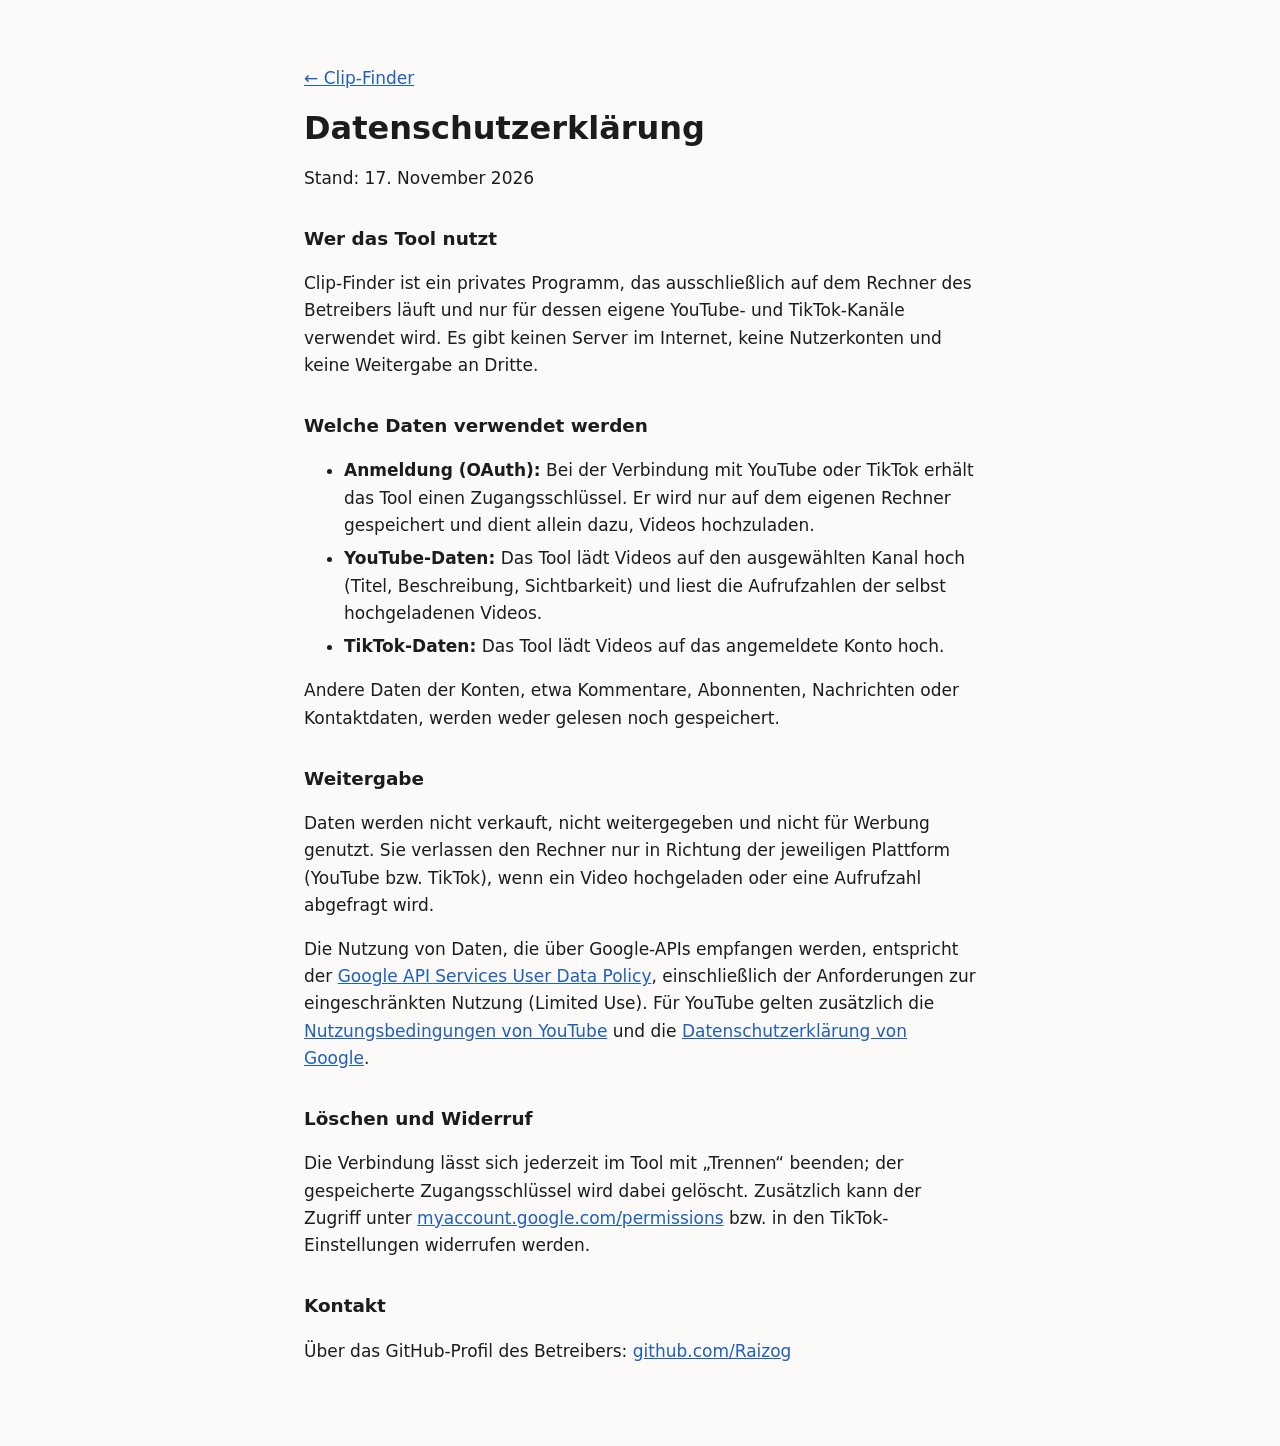
==== datenschutz.html @ aa0a9ca8 "Startseite und Datenschutzerklaerung fuer den Clip-Finder" ====
<!doctype html>
<html lang="de">
<head>
<meta charset="utf-8">
<meta name="viewport" content="width=device-width, initial-scale=1">
<title>Datenschutz – Clip-Finder</title>
<link rel="stylesheet" href="style.css">
</head>
<body>
<main>
<p><a href="./">← Clip-Finder</a></p>
<h1>Datenschutzerklärung</h1>
<p>Stand: 17. November 2026</p>

<h2>Wer das Tool nutzt</h2>
<p>Clip-Finder ist ein privates Programm, das ausschließlich auf dem Rechner des Betreibers läuft und nur für dessen eigene YouTube- und TikTok-Kanäle verwendet wird. Es gibt keinen Server im Internet, keine Nutzerkonten und keine Weitergabe an Dritte.</p>

<h2>Welche Daten verwendet werden</h2>
<ul>
<li><strong>Anmeldung (OAuth):</strong> Bei der Verbindung mit YouTube oder TikTok erhält das Tool einen Zugangsschlüssel. Er wird nur auf dem eigenen Rechner gespeichert und dient allein dazu, Videos hochzuladen.</li>
<li><strong>YouTube-Daten:</strong> Das Tool lädt Videos auf den ausgewählten Kanal hoch (Titel, Beschreibung, Sichtbarkeit) und liest die Aufrufzahlen der selbst hochgeladenen Videos.</li>
<li><strong>TikTok-Daten:</strong> Das Tool lädt Videos auf das angemeldete Konto hoch.</li>
</ul>
<p>Andere Daten der Konten, etwa Kommentare, Abonnenten, Nachrichten oder Kontaktdaten, werden weder gelesen noch gespeichert.</p>

<h2>Weitergabe</h2>
<p>Daten werden nicht verkauft, nicht weitergegeben und nicht für Werbung genutzt. Sie verlassen den Rechner nur in Richtung der jeweiligen Plattform (YouTube bzw. TikTok), wenn ein Video hochgeladen oder eine Aufrufzahl abgefragt wird.</p>
<p>Die Nutzung von Daten, die über Google-APIs empfangen werden, entspricht der <a href="https://developers.google.com/terms/api-services-user-data-policy">Google API Services User Data Policy</a>, einschließlich der Anforderungen zur eingeschränkten Nutzung (Limited Use). Für YouTube gelten zusätzlich die <a href="https://www.youtube.com/t/terms">Nutzungsbedingungen von YouTube</a> und die <a href="https://policies.google.com/privacy">Datenschutzerklärung von Google</a>.</p>

<h2>Löschen und Widerruf</h2>
<p>Die Verbindung lässt sich jederzeit im Tool mit „Trennen“ beenden; der gespeicherte Zugangsschlüssel wird dabei gelöscht. Zusätzlich kann der Zugriff unter <a href="https://myaccount.google.com/permissions">myaccount.google.com/permissions</a> bzw. in den TikTok-Einstellungen widerrufen werden.</p>

<h2>Kontakt</h2>
<p>Über das GitHub-Profil des Betreibers: <a href="https://github.com/Raizog">github.com/Raizog</a></p>
</main>
</body>
</html>
---- style.css ----
:root { --bg: #fbfaf8; --text: #1d1c1a; --muted: #5d5a55; --link: #1f5fbf; }
@media (prefers-color-scheme: dark) { :root { --bg: #151413; --text: #ecebe8; --muted: #a8a49d; --link: #8fb6f2; } }
body { margin: 0; background: var(--bg); color: var(--text); font: 17px/1.6 system-ui, -apple-system, "Segoe UI", sans-serif; }
main { max-width: 42rem; margin: 0 auto; padding: 3rem 1rem 4rem; }
h1 { font-size: 2rem; line-height: 1.2; margin: 0 0 1rem; }
h2 { font-size: 1.15rem; margin: 2rem 0 .5rem; }
a { color: var(--link); }
li { margin-bottom: .4rem; }
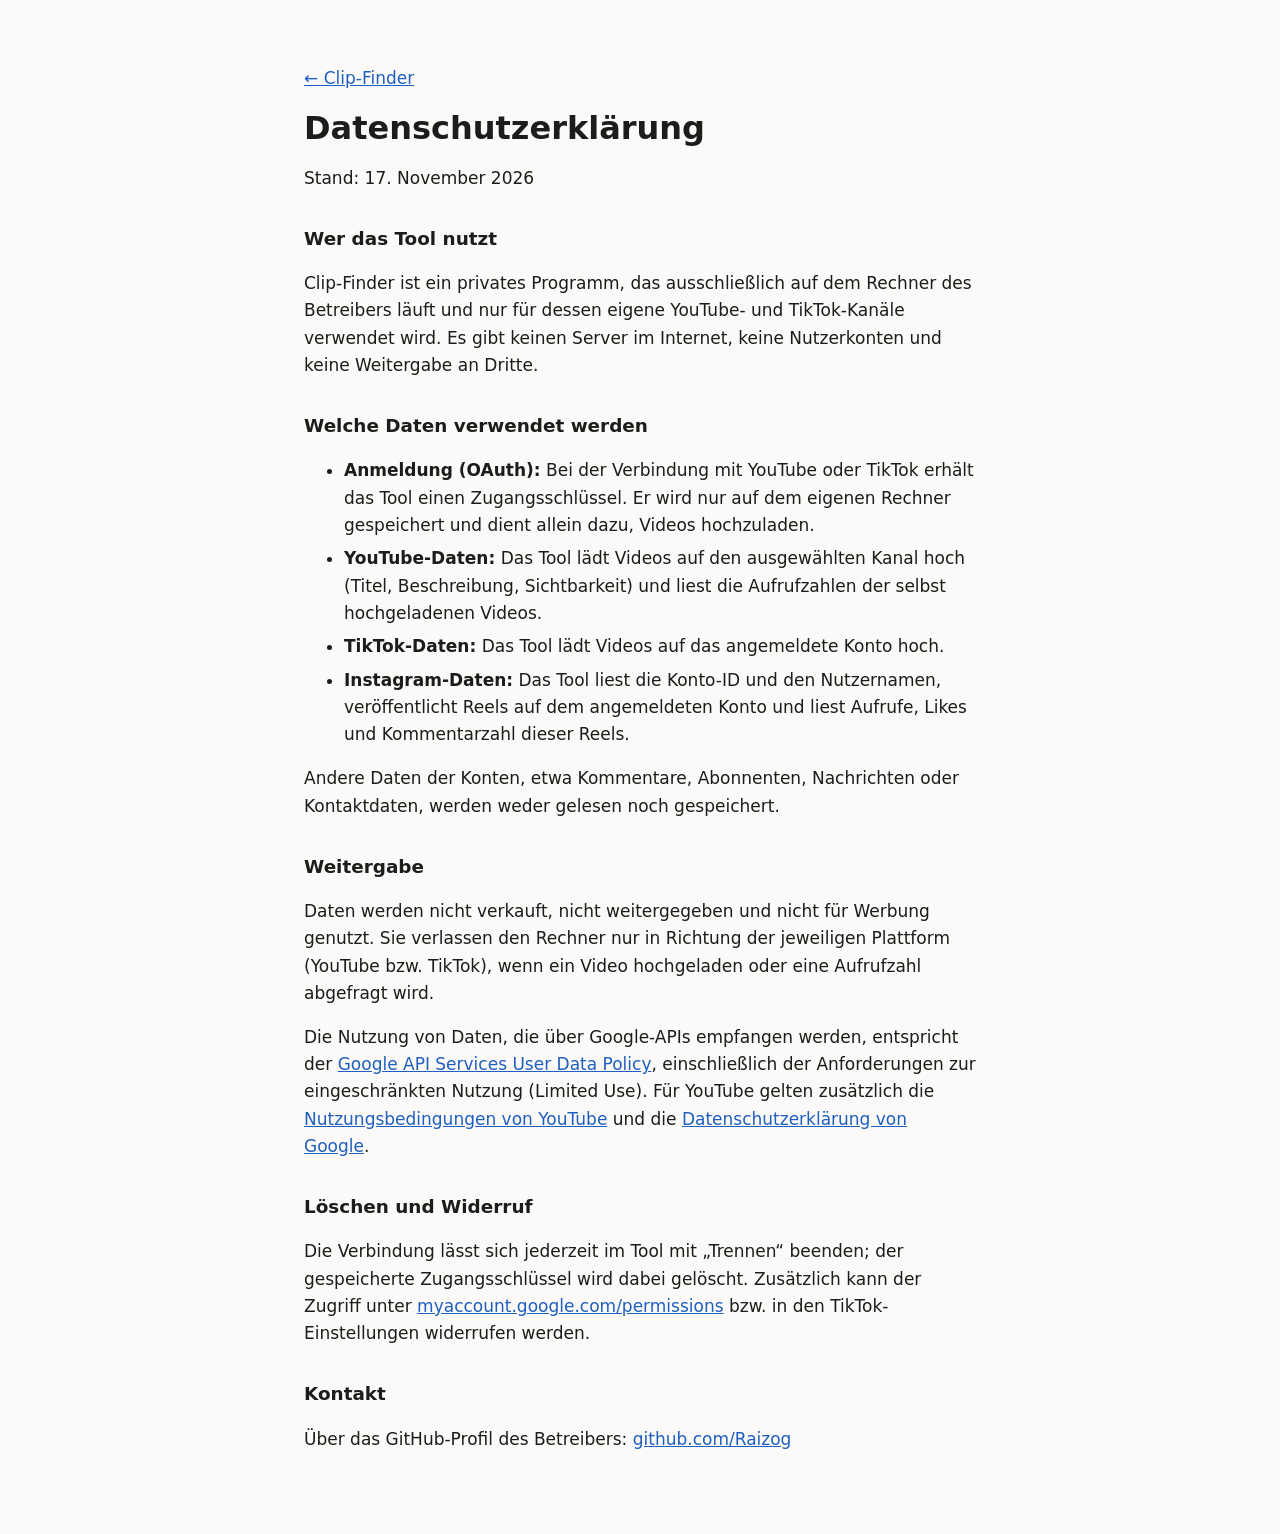
==== commit 0f3bf644: "Instagram: Weiterleitung zum Clip-Finder, Datenschutz und Startseite ergaenzt" ====
--- a/datenschutz.html
+++ b/datenschutz.html
@@ -20,6 +20,7 @@
 <li><strong>Anmeldung (OAuth):</strong> Bei der Verbindung mit YouTube oder TikTok erhält das Tool einen Zugangsschlüssel. Er wird nur auf dem eigenen Rechner gespeichert und dient allein dazu, Videos hochzuladen.</li>
 <li><strong>YouTube-Daten:</strong> Das Tool lädt Videos auf den ausgewählten Kanal hoch (Titel, Beschreibung, Sichtbarkeit) und liest die Aufrufzahlen der selbst hochgeladenen Videos.</li>
 <li><strong>TikTok-Daten:</strong> Das Tool lädt Videos auf das angemeldete Konto hoch.</li>
+<li><strong>Instagram-Daten:</strong> Das Tool liest die Konto-ID und den Nutzernamen, veröffentlicht Reels auf dem angemeldeten Konto und liest Aufrufe, Likes und Kommentarzahl dieser Reels.</li>
 </ul>
 <p>Andere Daten der Konten, etwa Kommentare, Abonnenten, Nachrichten oder Kontaktdaten, werden weder gelesen noch gespeichert.</p>
 
